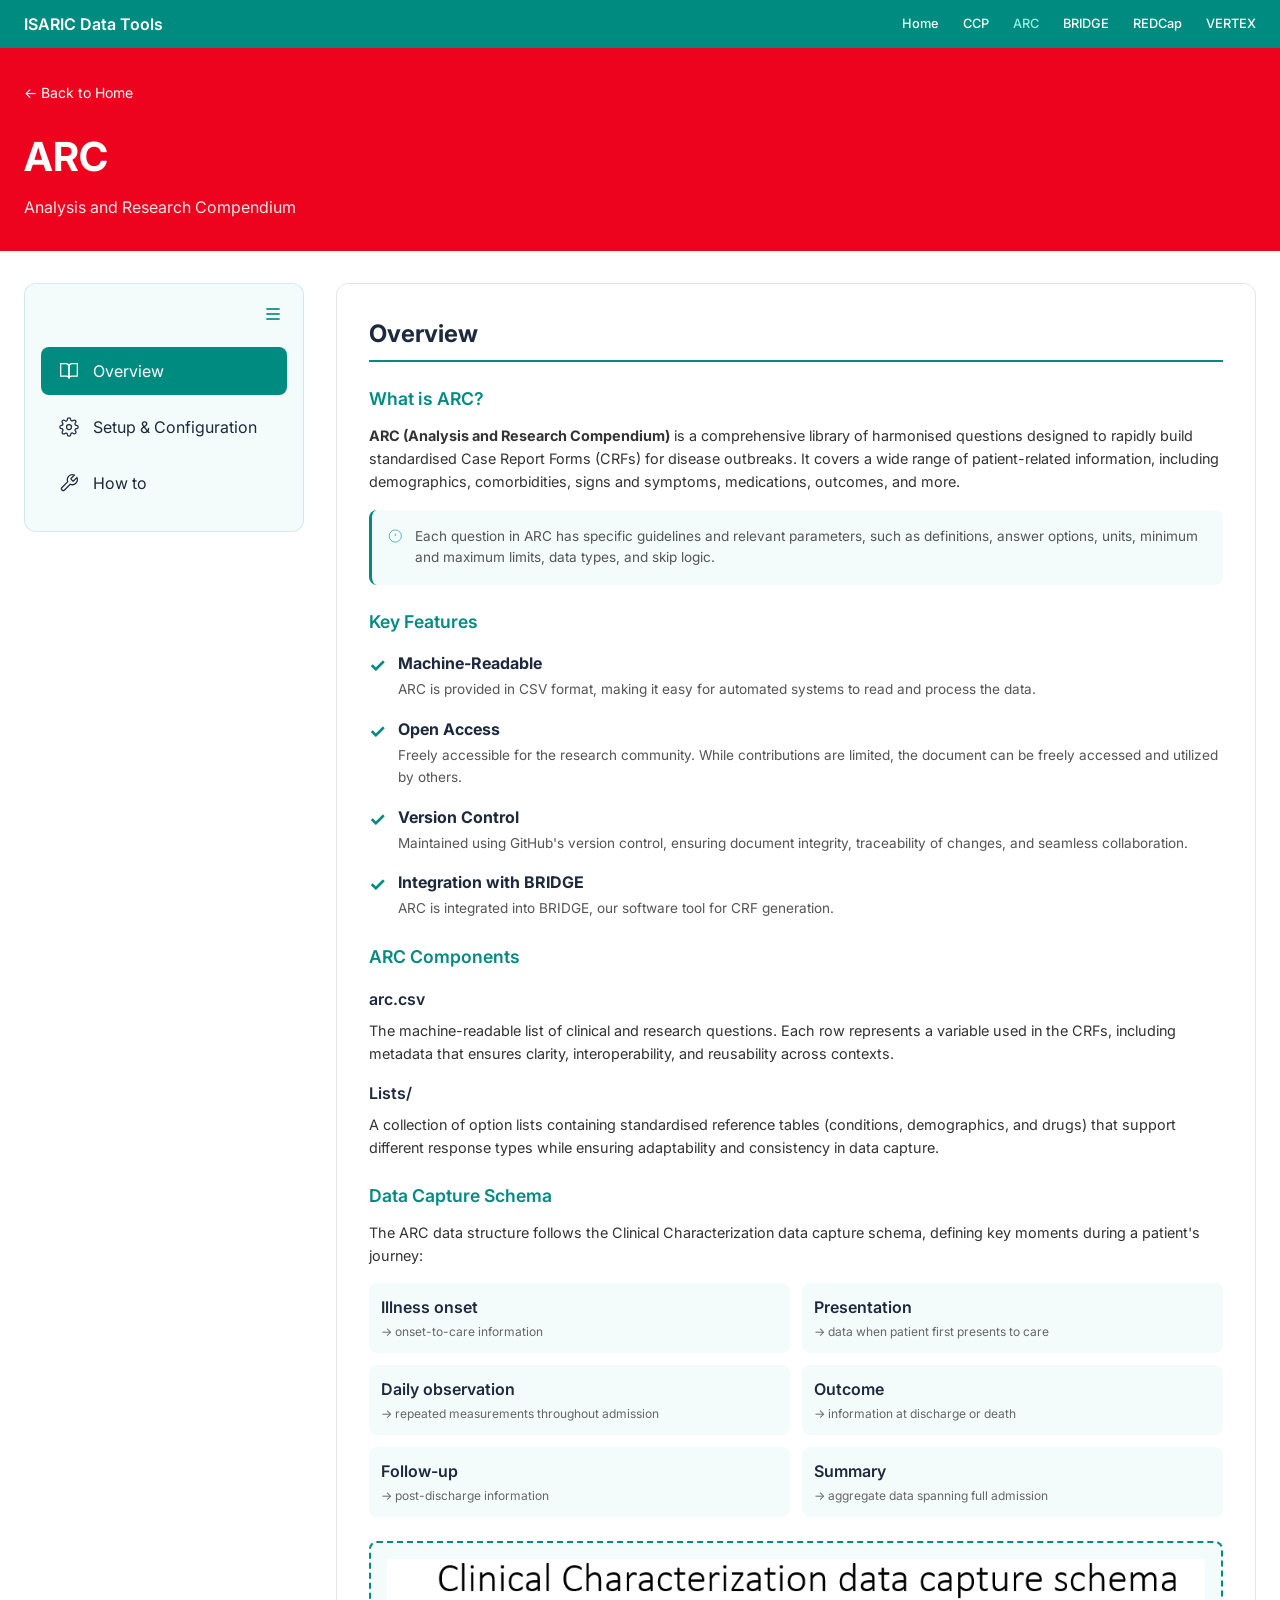
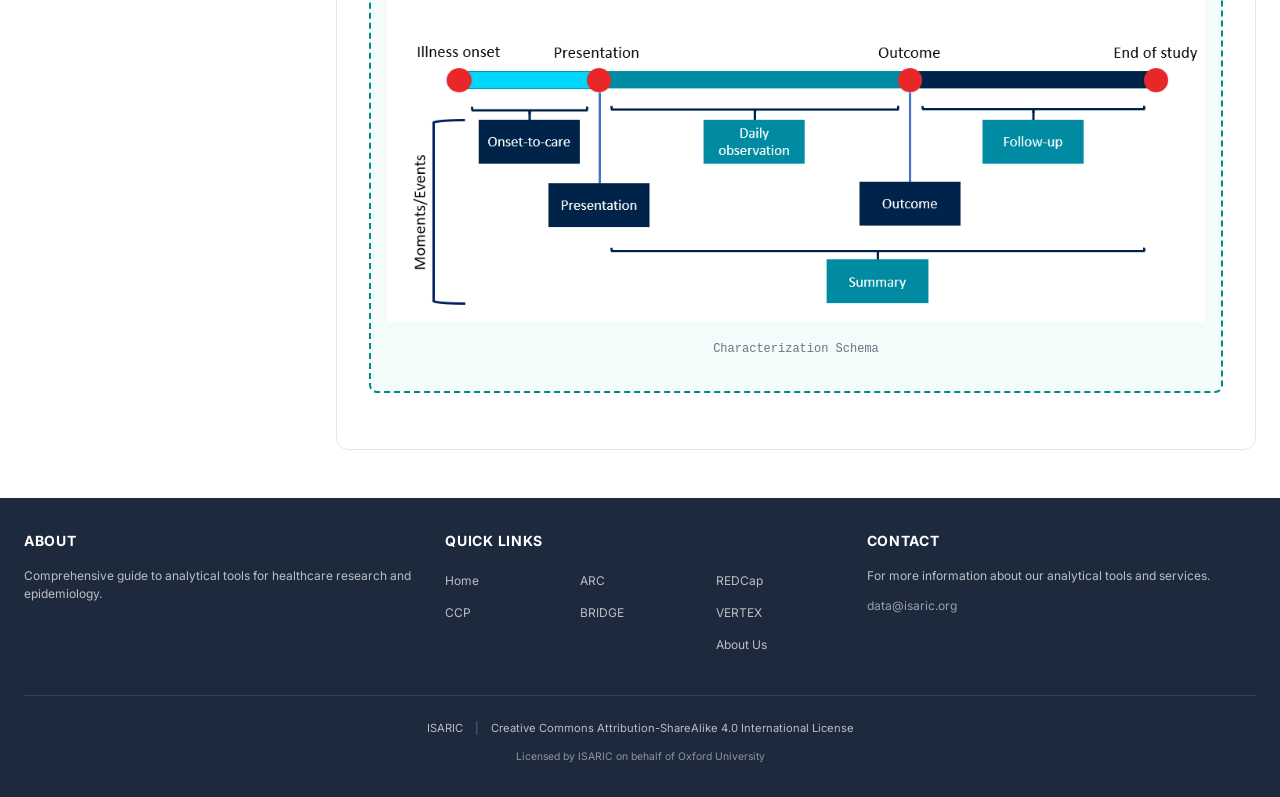
==== pages/arc.html @ f2a254f9 "add: content pages VERTEX, CCP, ARC, REDCap and BRIDGE" ====
<!DOCTYPE html>
<html lang="en">
<head>
    <meta charset="UTF-8">
    <meta name="viewport" content="width=device-width, initial-scale=1.0">
    <title>ARC | ISARIC Data Tools</title>
    <link rel="stylesheet" href="../css/style.css">
    <link rel="stylesheet" href="../css/arc.css">
    <link href="https://fonts.googleapis.com/css2?family=Inter:opsz,wght@14..32,400;14..32,500;14..32,600;14..32,700&display=swap" rel="stylesheet">
</head>
<body>
    <header class="header">
        <div class="container">
            <div class="header-content">
                <a href="../index.html" class="logo">ISARIC Data Tools</a>
                <nav class="nav-desktop">
                    <a href="../index.html">Home</a>
                    <a href="ccp.html">CCP</a>
                    <a href="arc.html" class="active">ARC</a>
                    <a href="bridge.html">BRIDGE</a>
                    <a href="redcap.html">REDCap</a>
                    <a href="vertex.html">VERTEX</a>
                </nav>
            </div>
        </div>
    </header>

    <!-- Hero específico do ARC -->
    <section class="arc-hero">
        <div class="container">
            <a href="../index.html" class="back-link">
                ← Back to Home
            </a>
            <h1>ARC</h1>
            <p>Analysis and Research Compendium</p>
        </div>
    </section>

    <main>
        <!-- Layout com menu lateral -->
        <div class="arc-layout">
            <!-- Menu lateral -->
            <aside class="sidebar-menu" id="sidebar">
                <div class="menu-toggle">
                    <button class="toggle-btn" id="toggleSidebar">
                        <svg width="20" height="20" viewBox="0 0 24 24" fill="none" stroke="currentColor" stroke-width="2">
                            <line x1="4" y1="6" x2="20" y2="6"></line>
                            <line x1="4" y1="12" x2="20" y2="12"></line>
                            <line x1="4" y1="18" x2="20" y2="18"></line>
                        </svg>
                    </button>
                </div>
                <div class="menu-item active" data-section="overview">
                    <span class="menu-icon">
                        <svg viewBox="0 0 24 24" fill="none" stroke="currentColor">
                            <path d="M2 3h6a4 4 0 0 1 4 4v14a3 3 0 0 0-3-3H2z"></path>
                            <path d="M22 3h-6a4 4 0 0 0-4 4v14a3 3 0 0 1 3-3h7z"></path>
                        </svg>
                    </span>
                    <span>Overview</span>
                </div>
                <div class="menu-item" data-section="setup">
                    <span class="menu-icon">
                        <svg viewBox="0 0 24 24" fill="none" stroke="currentColor">
                            <circle cx="12" cy="12" r="3"></circle>
                            <path d="M19.4 15a1.65 1.65 0 0 0 .33 1.82l.06.06a2 2 0 0 1 0 2.83 2 2 0 0 1-2.83 0l-.06-.06a1.65 1.65 0 0 0-1.82-.33 1.65 1.65 0 0 0-1 1.51V21a2 2 0 0 1-2 2 2 2 0 0 1-2-2v-.09A1.65 1.65 0 0 0 9 19.4a1.65 1.65 0 0 0-1.82.33l-.06.06a2 2 0 0 1-2.83 0 2 2 0 0 1 0-2.83l.06-.06a1.65 1.65 0 0 0 .33-1.82 1.65 1.65 0 0 0-1.51-1H3a2 2 0 0 1-2-2 2 2 0 0 1 2-2h.09A1.65 1.65 0 0 0 4.6 9a1.65 1.65 0 0 0-.33-1.82l-.06-.06a2 2 0 0 1 0-2.83 2 2 0 0 1 2.83 0l.06.06a1.65 1.65 0 0 0 1.82.33H9a1.65 1.65 0 0 0 1-1.51V3a2 2 0 0 1 2-2 2 2 0 0 1 2 2v.09a1.65 1.65 0 0 0 1 1.51 1.65 1.65 0 0 0 1.82-.33l.06-.06a2 2 0 0 1 2.83 0 2 2 0 0 1 0 2.83l-.06.06a1.65 1.65 0 0 0-.33 1.82V9a1.65 1.65 0 0 0 1.51 1H21a2 2 0 0 1 2 2 2 2 0 0 1-2 2h-.09a1.65 1.65 0 0 0-1.51 1z"></path>
                        </svg>
                    </span>
                    <span>Setup & Configuration</span>
                </div>
                <div class="menu-item" data-section="howto">
                    <span class="menu-icon">
                        <svg viewBox="0 0 24 24" fill="none" stroke="currentColor">
                            <path d="M14.7 6.3a1 1 0 0 0 0 1.4l1.6 1.6a1 1 0 0 0 1.4 0l3.77-3.77a6 6 0 0 1-7.94 7.94l-6.91 6.91a2.12 2.12 0 0 1-3-3l6.91-6.91a6 6 0 0 1 7.94-7.94l-3.76 3.76z"></path>
                        </svg>
                    </span>
                    <span>How to</span>
                </div>
            </aside>

            <!-- Conteúdo principal -->
            <div class="arc-content">
                <!-- Overview Section -->
                <div id="overview" class="content-section active">
                    <h2>Overview</h2>
                    
                    <h3>What is ARC?</h3>
                    <p><strong>ARC (Analysis and Research Compendium)</strong> is a comprehensive library of harmonised questions designed to rapidly build standardised Case Report Forms (CRFs) for disease outbreaks. It covers a wide range of patient-related information, including demographics, comorbidities, signs and symptoms, medications, outcomes, and more.</p>
                    
                    <div class="note-box">
                        <svg width="20" height="20" viewBox="0 0 24 24" fill="none" stroke="#008B80">
                            <circle cx="12" cy="12" r="10"/>
                            <line x1="12" y1="8" x2="12" y2="12"/>
                            <line x1="12" y1="16" x2="12.01" y2="16"/>
                        </svg>
                        <p>Each question in ARC has specific guidelines and relevant parameters, such as definitions, answer options, units, minimum and maximum limits, data types, and skip logic.</p>
                    </div>
                    
                    <h3>Key Features</h3>
                    <div class="features-list">
                        <div class="feature-item">
                            <span class="feature-check">✓</span>
                            <div>
                                <strong>Machine-Readable</strong>
                                <p>ARC is provided in CSV format, making it easy for automated systems to read and process the data.</p>
                            </div>
                        </div>
                        <div class="feature-item">
                            <span class="feature-check">✓</span>
                            <div>
                                <strong>Open Access</strong>
                                <p>Freely accessible for the research community. While contributions are limited, the document can be freely accessed and utilized by others.</p>
                            </div>
                        </div>
                        <div class="feature-item">
                            <span class="feature-check">✓</span>
                            <div>
                                <strong>Version Control</strong>
                                <p>Maintained using GitHub's version control, ensuring document integrity, traceability of changes, and seamless collaboration.</p>
                            </div>
                        </div>
                        <div class="feature-item">
                            <span class="feature-check">✓</span>
                            <div>
                                <strong>Integration with BRIDGE</strong>
                                <p>ARC is integrated into BRIDGE, our software tool for CRF generation.</p>
                            </div>
                        </div>
                    </div>
                    
                    <h3>ARC Components</h3>
                    
                    <h4>arc.csv</h4>
                    <p>The machine-readable list of clinical and research questions. Each row represents a variable used in the CRFs, including metadata that ensures clarity, interoperability, and reusability across contexts.</p>
                    
                    <h4>Lists/</h4>
                    <p>A collection of option lists containing standardised reference tables (conditions, demographics, and drugs) that support different response types while ensuring adaptability and consistency in data capture.</p>
                    
                    <h3>Data Capture Schema</h3>
                    <p>The ARC data structure follows the Clinical Characterization data capture schema, defining key moments during a patient's journey:</p>
                    
                    <div class="schema-grid">
                        <div class="schema-item">Illness onset <span>→ onset-to-care information</span></div>
                        <div class="schema-item">Presentation <span>→ data when patient first presents to care</span></div>
                        <div class="schema-item">Daily observation <span>→ repeated measurements throughout admission</span></div>
                        <div class="schema-item">Outcome <span>→ information at discharge or death</span></div>
                        <div class="schema-item">Follow-up <span>→ post-discharge information</span></div>
                        <div class="schema-item">Summary <span>→ aggregate data spanning full admission</span></div>
                    </div>
                    
                    <div class="figure-placeholder">
                        <div class="image-placeholder">
                            <img src="../assets/images/characterizationSchema.png" alt="Clinical Characterization Data Capture Schema">
                            <p>Characterization Schema</p>
                        </div>
                    </div>
                </div>

                <!-- Setup & Configuration Section -->
                <div id="setup" class="content-section">
                    <h2>Setup & Configuration</h2>
                    
                    <h3>How to Access ARC</h3>
                    <p>To use ARC for your research or study, follow these steps:</p>
                    
                    <div class="steps-list">
                        <div class="step-item">
                            <div class="step-number">1</div>
                            <div>
                                <strong>Access ARC</strong>
                                <p>Download the latest version of ARC from the <a href="https://github.com/ISARICResearch/ARC" target="_blank">GitHub repository</a>.</p>
                            </div>
                        </div>
                        <div class="step-item">
                            <div class="step-number">2</div>
                            <div>
                                <strong>Integration with BRIDGE</strong>
                                <p>If you use the BRIDGE software tool, it connects to this GitHub repository to access all releases of ARC for CRF generation.</p>
                            </div>
                        </div>
                        <div class="step-item">
                            <div class="step-number">3</div>
                            <div>
                                <strong>Contributions & Support</strong>
                                <p>For questions, suggestions, or to request new questions for future ARC versions, contact us at: <a href="mailto:data@isaric.org">data@isaric.org</a></p>
                            </div>
                        </div>
                    </div>
                    
                    <div class="links-icons">
                        <a href="https://github.com/ISARICResearch/ARC" target="_blank" class="icon-link">
                            <svg width="20" height="20" viewBox="0 0 24 24" fill="none" stroke="currentColor">
                                <path d="M9 19c-5 1.5-5-2.5-7-3m14 6v-3.87a3.37 3.37 0 0 0-.94-2.61c3.14-.35 6.44-1.54 6.44-7A5.44 5.44 0 0 0 20 4.77 5.07 5.07 0 0 0 19.91 1S18.73.65 16 2.48a13.38 13.38 0 0 0-7 0C6.27.65 5.09 1 5.09 1A5.07 5.07 0 0 0 5 4.77a5.44 5.44 0 0 0-1.5 3.78c0 5.42 3.3 6.61 6.44 7A3.37 3.37 0 0 0 9 18.13V22"/>
                            </svg>
                            <span>GitHub Repository</span>
                        </a>
                        <a href="https://isaric-arc.readthedocs.io/" target="_blank" class="icon-link">
                            <svg width="20" height="20" viewBox="0 0 24 24" fill="none" stroke="currentColor">
                                <path d="M4 4h16v16H4z"/>
                                <polyline points="4 9 12 13 20 9"/>
                                <line x1="12" y1="13" x2="12" y2="22"/>
                            </svg>
                            <span>Documentation</span>
                        </a>
                    </div>
                </div>

                <!-- How To Section -->
                <div id="howto" class="content-section">
                    <h2>How to</h2>
                    
                    <h3>Understanding arc.csv Structure</h3>
                    <p>Each row in <code>arc.csv</code> represents a variable with the following key fields:</p>

                    <div class="table-wrapper">
                        <table class="data-table">
                            <thead>
                                <tr>
                                    <th>Field</th>
                                    <th>Description</th>
                                    <th>Example Value</th>
                                </tr>
                            </thead>
                            <tbody>
                                <tr>
                                    <td><code>Form</code></td>
                                    <td>CRF form where the variable appears</td>
                                    <td>Presentation</td>
                                </tr>
                                <tr>
                                    <td><code>Section</code></td>
                                    <td>Subdivision within the form that groups related questions</td>
                                    <td>CO-MORBIDITIES AND RISK FACTORS: Existing prior to this current illness and is ongoing</td>
                                </tr>
                                <tr>
                                    <td><code>Variable</code></td>
                                    <td>Unique identifier used in the dataset</td>
                                    <td><code>comor_hypertensi</code></td>
                                </tr>
                                <tr>
                                    <td><code>Type</code></td>
                                    <td>Format of the response field</td>
                                    <td>radio</td>
                                </tr>
                                <tr>
                                    <td><code>Question</code></td>
                                    <td>Human-readable text shown to the data collector</td>
                                    <td>Hypertension</td>
                                </tr>
                                <tr>
                                    <td><code>Answer Options</code></td>
                                    <td>Permissible responses to the question</td>
                                    <td>1, Yes | 0, No | 99, Unknown</td>
                                </tr>
                                <tr>
                                    <td><code>Body System</code></td>
                                    <td>Physiological system the variable belongs to</td>
                                    <td>Cardiovascular</td>
                                </tr>
                                <tr>
                                    <td><code>Definition</code></td>
                                    <td>Description of the concept being captured</td>
                                    <td>Defined as elevated arterial blood pressure diagnosed clinically (systolic >140 mmHg and/or diastolic >90 mmHg), or treated with medication.</td>
                                </tr>
                                <tr>
                                    <td><code>Completion Guideline</code></td>
                                    <td>Instruction text for data collectors to standardize responses</td>
                                    <td>Indicate 'Yes' if this condition existed prior to admission with this current illness and remains an active medical condition.</td>
                                </tr>
                                <tr>
                                    <td><code>Standardized Term Codelist</code></td>
                                    <td>Reference ontology or terminology system used for harmonization</td>
                                    <td>SNOMED</td>
                                </tr>
                                <tr>
                                    <td><code>Standardized Term Code</code></td>
                                    <td>The specific code(s) from the ontology</td>
                                    <td>38341003, Hypertensive disorder, systemic arterial (disorder)</td>
                                </tr>
                                <tr>
                                    <td><code>Metathesaurus Identifier</code></td>
                                    <td>UMLS Metathesaurus identifier for cross-referencing</td>
                                    <td>C0020538, Hypertensive disease</td>
                                </tr>
                                <tr>
                                    <td><code>Research Category</code></td>
                                    <td>Category for research classification</td>
                                    <td>risk_factor_comor</td>
                                </tr>
                                <tr>
                                    <td><code>Presets (selected)</code></td>
                                    <td>Links to where the variable is used in disease-specific CRFs</td>
                                    <td>COVID=1, Dengue=1, Mpox=1, H5Nx=1, ARI=1</td>
                                </tr>
                            </tbody>
                        </table>
                    </div>

                    <div class="note-box">
                        <svg width="20" height="20" viewBox="0 0 24 24" fill="none" stroke="#008B80">
                            <circle cx="12" cy="12" r="10"/>
                            <line x1="12" y1="8" x2="12" y2="12"/>
                            <line x1="12" y1="16" x2="12.01" y2="16"/>
                        </svg>
                        <p><strong>Example row:</strong> The variable <code>comor_hypertensi</code> captures hypertension information in the Presentation form, with answer options Yes/No/Unknown, mapped to SNOMED CT code 38341003.</p>
                    </div>

                    <h3>ARChetype CRFs and Templates</h3>
                    <p>ISARIC works with experts worldwide to create CRFs for priority emerging and infectious diseases. These are called <strong>ARChetype CRFs</strong>.</p>
                    
                    <h4>Available ARChetype CRFs (Version 1.2.2)</h4>
                    <div class="diseases-grid">
                        <span class="disease-tag">COVID-19</span>
                        <span class="disease-tag">Dengue</span>
                        <span class="disease-tag">Chikungunya</span>
                        <span class="disease-tag">Mpox</span>
                        <span class="disease-tag">Influenza H5Nx</span>
                        <span class="disease-tag">Acute Respiratory Infection (ARI)</span>
                    </div>
                    
                    <h4>Population-Specific Modules</h4>
                    <div class="modules-grid">
                        <div class="module-card">
                            <span class="module-icon">👶</span>
                            <div>
                                <strong>Paediatric Module</strong>
                                <p>Variables applicable for paediatric patients across multiple diseases</p>
                            </div>
                        </div>
                        <div class="module-card">
                            <span class="module-icon">🤰</span>
                            <div>
                                <strong>Pregnancy Module</strong>
                                <p>Variables for pregnant patients across multiple diseases</p>
                            </div>
                        </div>
                    </div>
                    
                    <h3>Version Identification</h3>
                    <p>ARC uses a version numbering system to indicate different levels of updates:</p>
                    <ul>
                        <li><strong>Major Version:</strong> Significant updates including new events, forms, or diseases</li>
                        <li><strong>Minor Version:</strong> Smaller updates, new features, or modifications to questions</li>
                        <li><strong>Patch Version:</strong> Bug fixes, writing improvements, or small corrections</li>
                    </ul>
                    
                    <div class="note-box">
                        <svg width="20" height="20" viewBox="0 0 24 24" fill="none" stroke="#008B80">
                            <circle cx="12" cy="12" r="10"/>
                            <line x1="12" y1="8" x2="12" y2="12"/>
                            <line x1="12" y1="16" x2="12.01" y2="16"/>
                        </svg>
                        <p>Previous ARC versions can be accessed via the repository's releases section. Additional questions can be added to future ARC versions by contacting <a href="mailto:data@isaric.org">data@isaric.org</a>.</p>
                    </div>
                </div>
            </div>
        </div>
    </main>

    <footer class="main-footer">
        <div class="container">
            <div class="footer-columns">
                <div class="footer-column">
                    <h4>About</h4>
                    <p>Comprehensive guide to analytical tools for healthcare research and epidemiology.</p>
                </div>
                <div class="footer-column">
                    <h4>Quick Links</h4>
                    <div class="quick-links-grid">
                        <div class="quick-links-col">
                            <ul>
                                <li><a href="../index.html">Home</a></li>
                                <li><a href="ccp.html">CCP</a></li>
                            </ul>
                        </div>
                        <div class="quick-links-col">
                            <ul>
                                <li><a href="arc.html">ARC</a></li>
                                <li><a href="bridge.html">BRIDGE</a></li>
                            </ul>
                        </div>
                        <div class="quick-links-col">
                            <ul>
                                <li><a href="redcap.html">REDCap</a></li>
                                <li><a href="vertex.html">VERTEX</a></li>
                                <li><a href="#">About Us</a></li>
                            </ul>
                        </div>
                    </div>
                </div>
                <div class="footer-column">
                    <h4>Contact</h4>
                    <p>For more information about our analytical tools and services.</p>
                    <p class="contact-email">
                        <a href="mailto:data@isaric.org">data@isaric.org</a>
                    </p>
                </div>
            </div>
            <div class="footer-bottom">
                <div class="footer-links">
                    <a href="https://isaric.org" target="_blank">ISARIC</a>
                    <span class="separator">|</span>
                    <a href="https://creativecommons.org/licenses/by-sa/4.0/" target="_blank">
                        Creative Commons Attribution-ShareAlike 4.0 International License
                    </a>
                </div>
                <p class="footer-copyright">Licensed by ISARIC on behalf of Oxford University</p>
            </div>
        </div>
    </footer>

    <script src="../js/arc.js"></script>
</body>
</html>
---- css/style.css ----
/* ============================================
   CORES DEFINIDAS (Corel Draw)
   ============================================ */

:root {
  /* Cores principais */
  --primary-bg: #008B80;
  --primary-bg-light: #ffffff;
  --primary-text: #FFFFFF;
  --primary-text-active: #8EF1DF;
  --primary-text-hover: #e1f3f0;
  --dark-bg: #1D293D;
  --dark-text: #FFFFFF;
  --black-text: #000000;
  --link-color: #00A2BA;
  --icon-color: #008B80;
  
  /* Neutros */
  --border-light: #e5e5e5;
  --radius: 0.625rem;
  --font-size: 16px;
}

* {
  margin: 0;
  padding: 0;
  box-sizing: border-box;
}

html {
  font-size: var(--font-size);
}

body {
  font-family: 'Inter', -apple-system, BlinkMacSystemFont, 'Segoe UI', Roboto, Helvetica, Arial, sans-serif;
  background: var(--primary-bg-light);
  color: var(--black-text);
  line-height: 1.5;
}

/* ============================================
   CONTAINER
   ============================================ */
.container {
  max-width: 1280px;
  margin: 0 auto;
  padding: 0 1.5rem;
}

/* ============================================
   HEADER (Topo) - Fundo #008B80
   ============================================ */
.header {
  background: var(--primary-bg);
  border-bottom: none;
  position: sticky;
  top: 0;
  z-index: 50;
}

.header-content {
  display: flex;
  justify-content: space-between;
  align-items: center;
  height: 48px;
}

.logo {
  font-size: 1rem;
  font-weight: 600;
  color: var(--primary-text);
  text-decoration: none;
}

.logo:hover {
  opacity: 0.9;
}

/* Navegação Desktop - Menu com Home, CCP, ARC, etc. */
.nav-desktop {
  display: flex;
  gap: 1.5rem;
}

.nav-desktop a {
  text-decoration: none;
  font-size: 0.8rem;
  font-weight: 500;
  color: var(--primary-text);
  transition: color 0.2s;
  padding: 0.2rem 0;
}

.nav-desktop a:hover {
  color: var(--primary-text-hover);
}

.nav-desktop a.active {
  color: var(--primary-text-active);
}

/* ============================================
   HERO (abaixo do menu) - Fundo mais claro
   ============================================ */
.hero {
  background: #00A896;  /* Tom mais claro que #008B80 */
  text-align: center;
  padding: 1rem 0;
  margin-bottom: 0;
}

.hero h1 {
  font-size: 2rem;  /* Aumentado de 1.5rem para 2rem */
  font-weight: 600;
  letter-spacing: -0.02em;
  margin-bottom: 0.5rem;
  color: var(--primary-text);
}

.hero p {
  font-size: 1rem;  /* Aumentado de 0.85rem para 1rem */
  color: var(--primary-text);
  max-width: 600px;
  margin: 0 auto;
  opacity: 0.9;
}

/* ============================================
   PRINCIPLES SECTION - Cards com bordas
   ============================================ */
.principles {
  background: #F4FCFB;
  display: flex;
  justify-content: center;
  gap: 1.5rem;
  flex-wrap: wrap;
  padding: 1.2rem 0;
}

.principle-item {
  flex: 0 0 auto;
  width: 240px;
  text-align: center;
  padding: 0.6rem 1rem;
  background: white;
  border: 1px solid rgba(0, 139, 128, 0.25);
  border-radius: 0.5rem;
  transition: all 0.2s ease;
}

.principle-item:hover {
  border-color: #008B80;
  transform: translateY(-2px);
  box-shadow: 0 4px 12px rgba(0, 0, 0, 0.05);
}

/* Ícone círculo com V */
.principle-icon {
  width: 48px;
  height: 48px;
  background: #008B80;
  border-radius: 50%;
  display: inline-flex;
  align-items: center;
  justify-content: center;
  margin-bottom: 0.4rem;
}

.principle-icon svg {
  width: 24px;
  height: 24px;
  color: white;
}

.principle-item h3 {
  font-size: 1.1rem;
  font-weight: 700;
  margin-bottom: 0.2rem;
  color: #000000;
}

.principle-item p {
  font-size: 0.85rem;
  font-weight: 400;
  color: #000000;
  line-height: 1.25;
  opacity: 0.8;
}

/* ============================================
   ECOSYSTEM LAYOUT - Imagem à esquerda, painel à direita
   ============================================ */
.ecosystem-layout {
    display: flex;
    gap: 2rem;
    align-items: flex-start;
    margin: 1rem 0;
}

.ecosystem-container {
    flex: 0 0 80%;
}

.ecosystem-map {
    width: 100%;
    height: auto;
    display: block;
    border-radius: var(--radius);
    border: 1px solid var(--border-light);
}

/* Info Panel */
.info-panel {
    flex: 0 0 calc(20% - 2rem);
    background: #F4FCFB;
    border-radius: var(--radius);
    border: 1px solid rgba(0, 139, 128, 0.2);
    padding: 1.5rem;
    position: sticky;
    top: 60px;
}

.info-placeholder {
    text-align: center;
    color: #717182;
    font-size: 0.875rem;
}

.info-placeholder svg {
    margin-bottom: 1rem;
}

.info-content {
    animation: fadeIn 0.3s ease;
}

.info-content h3 {
    font-size: 1.25rem;
    font-weight: 700;
    color: #008B80;
    margin-bottom: 0.5rem;
}

.info-content h4 {
    font-size: 0.875rem;
    font-weight: 600;
    color: #1D293D;
    margin: 1rem 0 0.5rem;
}

.info-content p {
    font-size: 0.875rem;
    color: #000000;
    line-height: 1.5;
    margin-bottom: 0.75rem;
}

.info-content .tool-link {
    display: inline-block;
    margin-top: 1rem;
    padding: 0.5rem 1rem;
    background: #008B80;
    color: white;
    text-decoration: none;
    border-radius: 0.5rem;
    font-size: 0.875rem;
    font-weight: 500;
    transition: background 0.2s;
}

.info-content .tool-link:hover {
    background: #00A896;
}

@keyframes fadeIn {
    from { opacity: 0; transform: translateY(10px); }
    to { opacity: 1; transform: translateY(0); }
}

/* Responsivo */
@media (max-width: 768px) {
    .ecosystem-layout {
        flex-direction: column;
    }
    
    .ecosystem-container {
        flex: 0 0 100%;
    }
    
    .info-panel {
        flex: 0 0 100%;
        position: static;
    }
}


/* ============================================
   MAPA INTERATIVO COM BORDAS INDIVIDUAIS
   ============================================ */
.ecosystem-layout {
    display: flex;
    gap: 2rem;
    align-items: flex-start;
    margin: 1rem 0;
}

.ecosystem-container {
    flex: 0 0 70%;
    position: relative;
}

.ecosystem-map {
    width: 100%;
    height: auto;
    display: block;
    border-radius: var(--radius);
    border: 1px solid var(--border-light);
}

/* Overlay para as áreas clicáveis */
.map-overlay {
    position: absolute;
    top: 0;
    left: 0;
    width: 100%;
    height: 100%;
}

.tool-area {
    position: absolute;
    cursor: pointer;
    border: 3px solid transparent;  /* Espessura aumentada */
    transition: all 0.2s ease;
    border-radius: 6px;
}

.tool-area:hover {
    border-color: #008B80;
    background: rgba(0, 139, 128, 0.15);
}

/* Info Panel - TAMANHO FIXO */
.info-panel {
    flex: 0 0 calc(30% - 2rem);
    background: #F4FCFB;
    border-radius: var(--radius);
    border: 1px solid rgba(0, 139, 128, 0.2);
    padding: 1.5rem;
    position: sticky;
    top: 60px;
    min-height: 400px;  /* Altura mínima fixa */
    height: auto;
    overflow-y: auto;   /* Scroll se conteúdo muito grande */
}

/* Garantir que o conteúdo não mude o tamanho do box */
.info-content {
    animation: fadeIn 0.2s ease;
}

.info-content h3 {
    font-size: 1.3rem;
    font-weight: 700;
    color: #008B80;
    margin-bottom: 0.5rem;
}

.info-content h4 {
    font-size: 0.9rem;
    font-weight: 600;
    color: #1D293D;
    margin: 1rem 0 0.5rem;
    text-transform: uppercase;
    letter-spacing: 0.5px;
}

.info-content p {
    font-size: 0.85rem;
    color: #000000;
    line-height: 1.5;
    margin-bottom: 0.75rem;
}

.info-content .tool-link {
    display: inline-block;
    margin-top: 0.75rem;
    padding: 0.5rem 1rem;
    background: #008B80;
    color: white;
    text-decoration: none;
    border-radius: 0.5rem;
    font-size: 0.8rem;
    font-weight: 500;
    transition: background 0.2s;
}

.info-content .tool-link:hover {
    background: #00A896;
}

/* Placeholder (quando nenhum tool selecionado) */
.info-placeholder {
    text-align: center;
    color: #717182;
    font-size: 0.875rem;
    padding: 2rem 0;
}

.info-placeholder svg {
    margin-bottom: 1rem;
    opacity: 0.5;
}

@keyframes fadeIn {
    from { opacity: 0; }
    to { opacity: 1; }
}

/* Responsivo */
@media (max-width: 768px) {
    .ecosystem-layout {
        flex-direction: column;
    }
    
    .ecosystem-container {
        flex: 0 0 100%;
    }
    
    .info-panel {
        flex: 0 0 100%;
        position: static;
        min-height: 300px;
    }
}

/* No style.css, atualizar */
.github-link {
    display: flex;
    align-items: center;
    gap: 0.5rem;
    text-decoration: none;
    color: #00A2BA;  /* Cor específica, não usar variável */
    transition: opacity 0.2s;
    font-size: 0.875rem;
    font-weight: 500;
}

.github-link:hover {
    opacity: 0.8;
    color: #008B80;
}

.github-link svg {
    stroke: #00A2BA;
}

.github-link:hover svg {
    stroke: #008B80;
}

/* ============================================
   USER ROLES SECTION
   ============================================ */
.user-roles {
  background: var(--primary-bg-light);
  padding: 1rem 0 2rem;
}

.user-roles h2 {
  font-size: 1.5rem;
  font-weight: 700;
  margin-bottom: 1.5rem;
  color: var(--black-text);
  text-align: center;
}

.roles-container {
  display: flex;
  gap: 1.5rem;
  flex-wrap: wrap;
}

.role-card {
  flex: 1;
  min-width: 180px;
  padding: 1rem;
  background: white;
  border-radius: var(--radius);
  border: 1px solid var(--border-light);
  position: relative;
  cursor: pointer;
  transition: all 0.2s;
}

.role-card:hover {
  transform: translateY(-2px);
  box-shadow: 0 4px 12px rgba(0, 0, 0, 0.1);
}

.role-card h3 {
  font-size: 1rem;
  font-weight: 700;
  margin-bottom: 0.5rem;
  color: var(--black-text);
}

.role-card p {
  font-size: 0.875rem;
  color: var(--black-text);
  opacity: 0.7;
}

/* Tooltip User Roles */
.role-tooltip {
  display: none;
  position: absolute;
  bottom: 100%;
  left: 0;
  right: 0;
  margin-bottom: 0.5rem;
  background: var(--primary-bg);
  color: var(--primary-text);
  padding: 0.75rem;
  border-radius: var(--radius);
  font-size: 0.75rem;
  line-height: 1.4;
  z-index: 10;
  box-shadow: 0 4px 12px rgba(0, 0, 0, 0.15);
}

.role-card:hover .role-tooltip {
  display: block;
}

/* ============================================
   KEY FEATURES SECTION
   ============================================ */
.key-features {
  background: #F4FCFB;
  padding: 1rem 0;
}

.key-features h2 {
  font-size: 1.5rem;
  font-weight: 700;
  margin-bottom: 1rem;
  text-align: center;
  color: #000000;
}

.features-grid {
  display: flex;
  flex-direction: row;
  justify-content: center;
  align-items: flex-start;
  gap: 2rem;
  flex-wrap: wrap;
}

.feature-card {
  flex: 0 0 auto;
  width: 220px;
  text-align: center;
  padding: 0.25rem;
  background: transparent;
  border: none;
}

.feature-icon {
  width: 56px;
  height: 56px;
  background: #008B80;
  border-radius: 50%;
  display: inline-flex;
  align-items: center;
  justify-content: center;
  margin-bottom: 0.5rem;
}

.feature-icon svg {
  width: 28px;
  height: 28px;
  color: white;
}

.feature-card h3 {
  font-size: 1rem;
  font-weight: 700;
  margin-bottom: 0.25rem;
  color: #000000;
}

.feature-card p {
  font-size: 0.875rem;
  font-weight: 400;
  color: #000000;
  opacity: 0.75;
  line-height: 1.25;
}

/* ============================================
   FOOTER - Fundo #1D293D
   ============================================ */
.main-footer {
  background: var(--dark-bg);
  padding: 2rem 0;
}

.footer-columns {
  display: flex;
  justify-content: space-between;
  flex-wrap: wrap;
  gap: 2rem;
  margin-bottom: 2rem;
}

.footer-column {
  flex: 1;
  min-width: 150px;
}

.footer-column h4 {
  font-size: 0.875rem;
  font-weight: 700;
  margin-bottom: 1rem;
  color: var(--dark-text);
  text-transform: uppercase;
  letter-spacing: 0.05em;
}

.footer-column p {
  font-size: 0.75rem;
  color: var(--dark-text);
  opacity: 0.7;
  line-height: 1.5;
}

.footer-column ul {
  list-style: none;
}

.footer-column ul li {
  margin-bottom: 0.5rem;
}

.footer-column ul li a {
  text-decoration: none;
  font-size: 0.75rem;
  color: var(--dark-text);
  opacity: 0.7;
  transition: opacity 0.2s;
}

.footer-column ul li a:hover {
  opacity: 1;
}

.contact-email {
  margin-top: 0.75rem;
}

.contact-email a {
  color: var(--dark-text);
  text-decoration: none;
  font-size: 0.75rem;
  opacity: 0.8;
}

.contact-email a:hover {
  opacity: 1;
  text-decoration: underline;
}

.footer-bottom {
  border-top: 1px solid rgba(255, 255, 255, 0.1);
  padding-top: 1.5rem;
  text-align: center;
}

.footer-links {
  display: flex;
  justify-content: center;
  align-items: center;
  gap: 0.75rem;
  flex-wrap: wrap;
  margin-bottom: 0.75rem;
}

.footer-links a {
  color: var(--dark-text);
  text-decoration: none;
  font-size: 0.7rem;
  opacity: 0.7;
  transition: opacity 0.2s;
}

.footer-links a:hover {
  opacity: 1;
  text-decoration: underline;
}

.separator {
  color: var(--dark-text);
  opacity: 0.3;
  font-size: 0.7rem;
}

.footer-copyright {
  text-align: center;
  font-size: 0.65rem;
  color: var(--dark-text);
  opacity: 0.5;
}

/* ============================================
   QUICK LINKS - 3 colunas
   ============================================ */
.quick-links-grid {
  display: flex;
  gap: 1rem;
  flex-wrap: wrap;
}

.quick-links-col {
  flex: 1;
  min-width: 60px;
}

.quick-links-col ul {
  list-style: none;
  padding: 0;
  margin: 0;
}

.quick-links-col ul li {
  margin-bottom: 0.5rem;
}

/* ============================================
   MAP TOOLTIP (para hover no mapa)
   ============================================ */
.map-tooltip {
  position: fixed;
  background: var(--primary-bg);
  color: var(--primary-text);
  padding: 0.5rem 1rem;
  border-radius: var(--radius);
  font-size: 0.75rem;
  font-weight: 500;
  pointer-events: none;
  z-index: 100;
  white-space: nowrap;
  box-shadow: 0 4px 12px rgba(0, 0, 0, 0.15);
}

/* ============================================
   RESPONSIVIDADE
   ============================================ */
@media (max-width: 1024px) {
  .feature-card {
    width: 200px;
  }
}

@media (max-width: 900px) {
  .feature-card {
    width: 180px;
  }
}

@media (max-width: 768px) {
  .container {
    padding: 0 1rem;
  }
  
  .header-content {
    flex-wrap: wrap;
    height: auto;
    padding: 0.75rem 0;
    gap: 0.75rem;
  }
  
  .nav-desktop {
    display: none;
  }
  
  .hero h1 {
    font-size: 1.5rem;
  }
  
  .hero p {
    font-size: 0.875rem;
  }
  
  .principles {
    gap: 1rem;
  }
  
  .principle-item {
    width: calc(50% - 0.5rem);
    flex: 1;
  }
  
  .roles-container {
    flex-direction: column;
  }
  
  .feature-card {
    width: calc(50% - 1rem);
  }
  
  .features-grid {
    gap: 1rem;
  }
  
  .footer-info {
    flex-direction: column;
    gap: 0.5rem;
    text-align: center;
  }
  
  .footer-columns {
    flex-direction: column;
    text-align: center;
  }
  
  .footer-links {
    flex-direction: column;
    gap: 0.25rem;
  }
  
  .separator {
    display: none;
  }
  
  .quick-links-grid {
    justify-content: center;
  }
}

@media (max-width: 640px) {
  .feature-card {
    width: 100%;
    max-width: 280px;
  }
}

@media (max-width: 480px) {
  .principle-item {
    width: 100%;
  }
}

/* ============================================
   UTILITÁRIOS
   ============================================ */
.text-center {
  text-align: center;
}

.hidden {
  display: none;
}
---- css/arc.css ----
/* ============================================
   PÁGINA ARC - Estilos específicos
   ============================================ */

/* Hero específico do ARC */
.arc-hero {
    background: #EE031E;
    padding: 2rem 0;
    margin-bottom: 2rem;
}

.arc-hero .container {
    max-width: 1280px;
    margin: 0 auto;
    padding: 0 1.5rem;
}

.back-link {
    display: inline-flex;
    align-items: center;
    gap: 0.5rem;
    color: #FFFFFF;
    text-decoration: none;
    font-size: 0.875rem;
    margin-bottom: 1.5rem;
    transition: opacity 0.2s;
}

.back-link:hover {
    opacity: 0.8;
}

.arc-hero h1 {
    font-size: 2.5rem;
    font-weight: 700;
    color: #FFFFFF;
    margin-bottom: 0.5rem;
    text-align: left;
}

.arc-hero p {
    font-size: 1rem;
    color: #FFFFFF;
    opacity: 0.9;
    text-align: left;
    max-width: 600px;
}

/* Layout com menu lateral */
.arc-layout {
    display: flex;
    gap: 2rem;
    max-width: 1280px;
    margin: 0 auto;
    padding: 0 1.5rem;
    align-items: flex-start;
}

/* Menu lateral */
.sidebar-menu {
    flex: 0 0 280px;
    background: #F4FCFB;
    border-radius: 0.75rem;
    border: 1px solid rgba(0, 139, 128, 0.15);
    padding: 1rem;
    height: fit-content;
    position: sticky;
    top: 80px;
    transition: all 0.3s ease;
}

.sidebar-menu.collapsed {
    flex: 0 0 70px;
}

.sidebar-menu.collapsed .menu-item span:not(.menu-icon) {
    display: none;
}

.sidebar-menu.collapsed .menu-item {
    justify-content: center;
    padding: 0.75rem;
}

.menu-toggle {
    display: flex;
    justify-content: flex-end;
    margin-bottom: 1rem;
}

.toggle-btn {
    background: transparent;
    border: none;
    cursor: pointer;
    padding: 0.25rem;
    border-radius: 0.25rem;
    color: #008B80;
}

.toggle-btn:hover {
    background: rgba(0, 139, 128, 0.1);
}

.menu-item {
    display: flex;
    align-items: center;
    gap: 0.75rem;
    padding: 0.75rem 1rem;
    margin-bottom: 0.5rem;
    border-radius: 0.5rem;
    cursor: pointer;
    transition: all 0.2s;
    color: #1D293D;
}

.menu-item:hover {
    background: rgba(0, 139, 128, 0.1);
}

.menu-item.active {
    background: #008B80;
    color: white;
}

.menu-item.active .menu-icon svg {
    stroke: white;
}

.menu-icon {
    width: 24px;
    height: 24px;
    display: inline-flex;
    align-items: center;
    justify-content: center;
}

.menu-icon svg {
    width: 20px;
    height: 20px;
    stroke: currentColor;
    stroke-width: 1.5;
    fill: none;
}

/* Conteúdo principal */
.arc-content {
    flex: 1;
    background: white;
    border-radius: 0.75rem;
    border: 1px solid var(--border-light);
    padding: 2rem;
    overflow-x: auto;
}

.content-section {
    display: none;
    animation: fadeIn 0.3s ease;
}

.content-section.active {
    display: block;
}

.content-section h2 {
    font-size: 1.5rem;
    font-weight: 700;
    color: #1D293D;
    margin-bottom: 1rem;
    padding-bottom: 0.5rem;
    border-bottom: 2px solid #008B80;
}

.content-section h3 {
    font-size: 1.1rem;
    font-weight: 600;
    color: #008B80;
    margin: 1.5rem 0 0.75rem;
}

.content-section h4 {
    font-size: 1rem;
    font-weight: 600;
    color: #1D293D;
    margin: 1rem 0 0.5rem;
}

.content-section p {
    font-size: 0.9rem;
    line-height: 1.6;
    color: #333;
    margin-bottom: 1rem;
}

/* Features List */
.features-list {
    display: flex;
    flex-direction: column;
    gap: 1rem;
    margin: 1rem 0;
}

.feature-item {
    display: flex;
    gap: 0.75rem;
    align-items: flex-start;
}

.feature-check {
    font-size: 1.2rem;
    color: #008B80;
    font-weight: bold;
}

.feature-item strong {
    display: block;
    margin-bottom: 0.25rem;
    color: #1D293D;
}

.feature-item p {
    margin: 0;
    font-size: 0.85rem;
    color: #555;
}

/* Schema Grid */
.schema-grid {
    display: grid;
    grid-template-columns: repeat(2, 1fr);
    gap: 0.75rem;
    margin: 1rem 0;
}

.schema-item {
    background: #F4FCFB;
    padding: 0.75rem;
    border-radius: 0.5rem;
    font-weight: 600;
    color: #1D293D;
}

.schema-item span {
    display: block;
    font-weight: 400;
    font-size: 0.75rem;
    color: #666;
    margin-top: 0.25rem;
}

/* Steps List */
.steps-list {
    display: flex;
    flex-direction: column;
    gap: 1rem;
    margin: 1rem 0;
}

.step-item {
    display: flex;
    gap: 1rem;
    align-items: flex-start;
}

.step-number {
    width: 32px;
    height: 32px;
    background: #008B80;
    color: white;
    border-radius: 50%;
    display: inline-flex;
    align-items: center;
    justify-content: center;
    font-weight: bold;
    flex-shrink: 0;
}

.step-item strong {
    display: block;
    margin-bottom: 0.25rem;
    color: #1D293D;
}

.step-item p {
    margin: 0;
    font-size: 0.85rem;
    color: #555;
}

/* Links como ícones */
.links-icons {
    display: flex;
    flex-wrap: wrap;
    gap: 1rem;
    margin: 1rem 0;
}

.icon-link {
    display: inline-flex;
    align-items: center;
    gap: 0.5rem;
    padding: 0.5rem 1rem;
    background: #F4FCFB;
    border: 1px solid rgba(0, 139, 128, 0.2);
    border-radius: 2rem;
    text-decoration: none;
    color: #008B80;
    font-size: 0.8rem;
    font-weight: 500;
    transition: all 0.2s;
}

.icon-link:hover {
    background: #008B80;
    color: white;
    border-color: #008B80;
}

.icon-link:hover svg {
    stroke: white;
}

/* Table */
.table-wrapper {
    overflow-x: auto;
    margin: 1rem 0;
}

.data-table {
    width: 100%;
    border-collapse: collapse;
    font-size: 0.8rem;
}

.data-table th,
.data-table td {
    border: 1px solid #e5e5e5;
    padding: 0.75rem;
    text-align: left;
    vertical-align: top;
}

.data-table th {
    background: #F4FCFB;
    font-weight: 600;
    color: #1D293D;
}

.data-table td code {
    background: #F4FCFB;
    padding: 0.2rem 0.4rem;
    border-radius: 0.25rem;
    font-size: 0.75rem;
}

/* Placeholder com borda tracejada verde para imagens */
.figure-placeholder {
    margin: 1.5rem 0;
    text-align: center;
}

.image-placeholder {
    display: inline-block;
    background: #F4FCFB;
    border: 2px dashed #008B80;
    border-radius: 0.5rem;
    padding: 1rem;
    text-align: center;
    max-width: 100%;
}

.image-placeholder img {
    max-width: 100%;
    width: auto;
    height: auto;
    max-height: 400px;
    border-radius: 0.25rem;
}

.image-placeholder p {
    margin-top: 0.75rem;
    font-size: 0.75rem;
    color: #717182;
    font-family: monospace;
}

/* Diseases Grid */
.diseases-grid {
    display: flex;
    flex-wrap: wrap;
    gap: 0.75rem;
    margin: 1rem 0;
}

.disease-tag {
    background: #F4FCFB;
    border: 1px solid rgba(0, 139, 128, 0.3);
    padding: 0.4rem 1rem;
    border-radius: 2rem;
    font-size: 0.8rem;
    font-weight: 500;
    color: #008B80;
}

/* Modules Grid */
.modules-grid {
    display: flex;
    gap: 1rem;
    margin: 1rem 0;
    flex-wrap: wrap;
}

.module-card {
    flex: 1;
    min-width: 200px;
    display: flex;
    gap: 0.75rem;
    align-items: flex-start;
    background: #F4FCFB;
    padding: 1rem;
    border-radius: 0.5rem;
    border: 1px solid rgba(0, 139, 128, 0.15);
}

.module-icon {
    font-size: 1.5rem;
}

.module-card strong {
    display: block;
    margin-bottom: 0.25rem;
    color: #1D293D;
}

.module-card p {
    margin: 0;
    font-size: 0.75rem;
    color: #555;
}

/* Note Box */
.note-box {
    display: flex;
    gap: 0.75rem;
    background: #F4FCFB;
    border-left: 3px solid #008B80;
    padding: 1rem;
    margin: 1rem 0;
    border-radius: 0.5rem;
}

.note-box p {
    margin: 0;
    font-size: 0.85rem;
    color: #555;
}

.note-box a {
    color: #008B80;
    text-decoration: none;
}

.note-box a:hover {
    text-decoration: underline;
}

/* Footer */
.main-footer {
    background: #1D293D;
    padding: 2rem 0;
    margin-top: 3rem;
    width: 100%;
}

.main-footer .container {
    max-width: 1280px;
    margin: 0 auto;
    padding: 0 1.5rem;
}

/* Responsivo */
@media (max-width: 768px) {
    .arc-layout {
        flex-direction: column;
    }
    
    .sidebar-menu {
        flex: 0 0 auto;
        position: static;
        width: 100%;
    }
    
    .sidebar-menu.collapsed {
        width: auto;
    }
    
    .sidebar-menu.collapsed .menu-item span:not(.menu-icon) {
        display: inline;
    }
    
    .sidebar-menu.collapsed .menu-item {
        justify-content: flex-start;
    }
    
    .arc-hero h1 {
        font-size: 1.75rem;
    }
    
    .arc-content {
        padding: 1rem;
    }
    
    .schema-grid {
        grid-template-columns: 1fr;
    }
    
    .modules-grid {
        flex-direction: column;
    }
    
    .main-footer {
        margin-top: 2rem;
    }
    
    .data-table {
        font-size: 0.7rem;
    }
    
    .data-table th,
    .data-table td {
        padding: 0.5rem;
    }
}

@keyframes fadeIn {
    from { opacity: 0; }
    to { opacity: 1; }
}
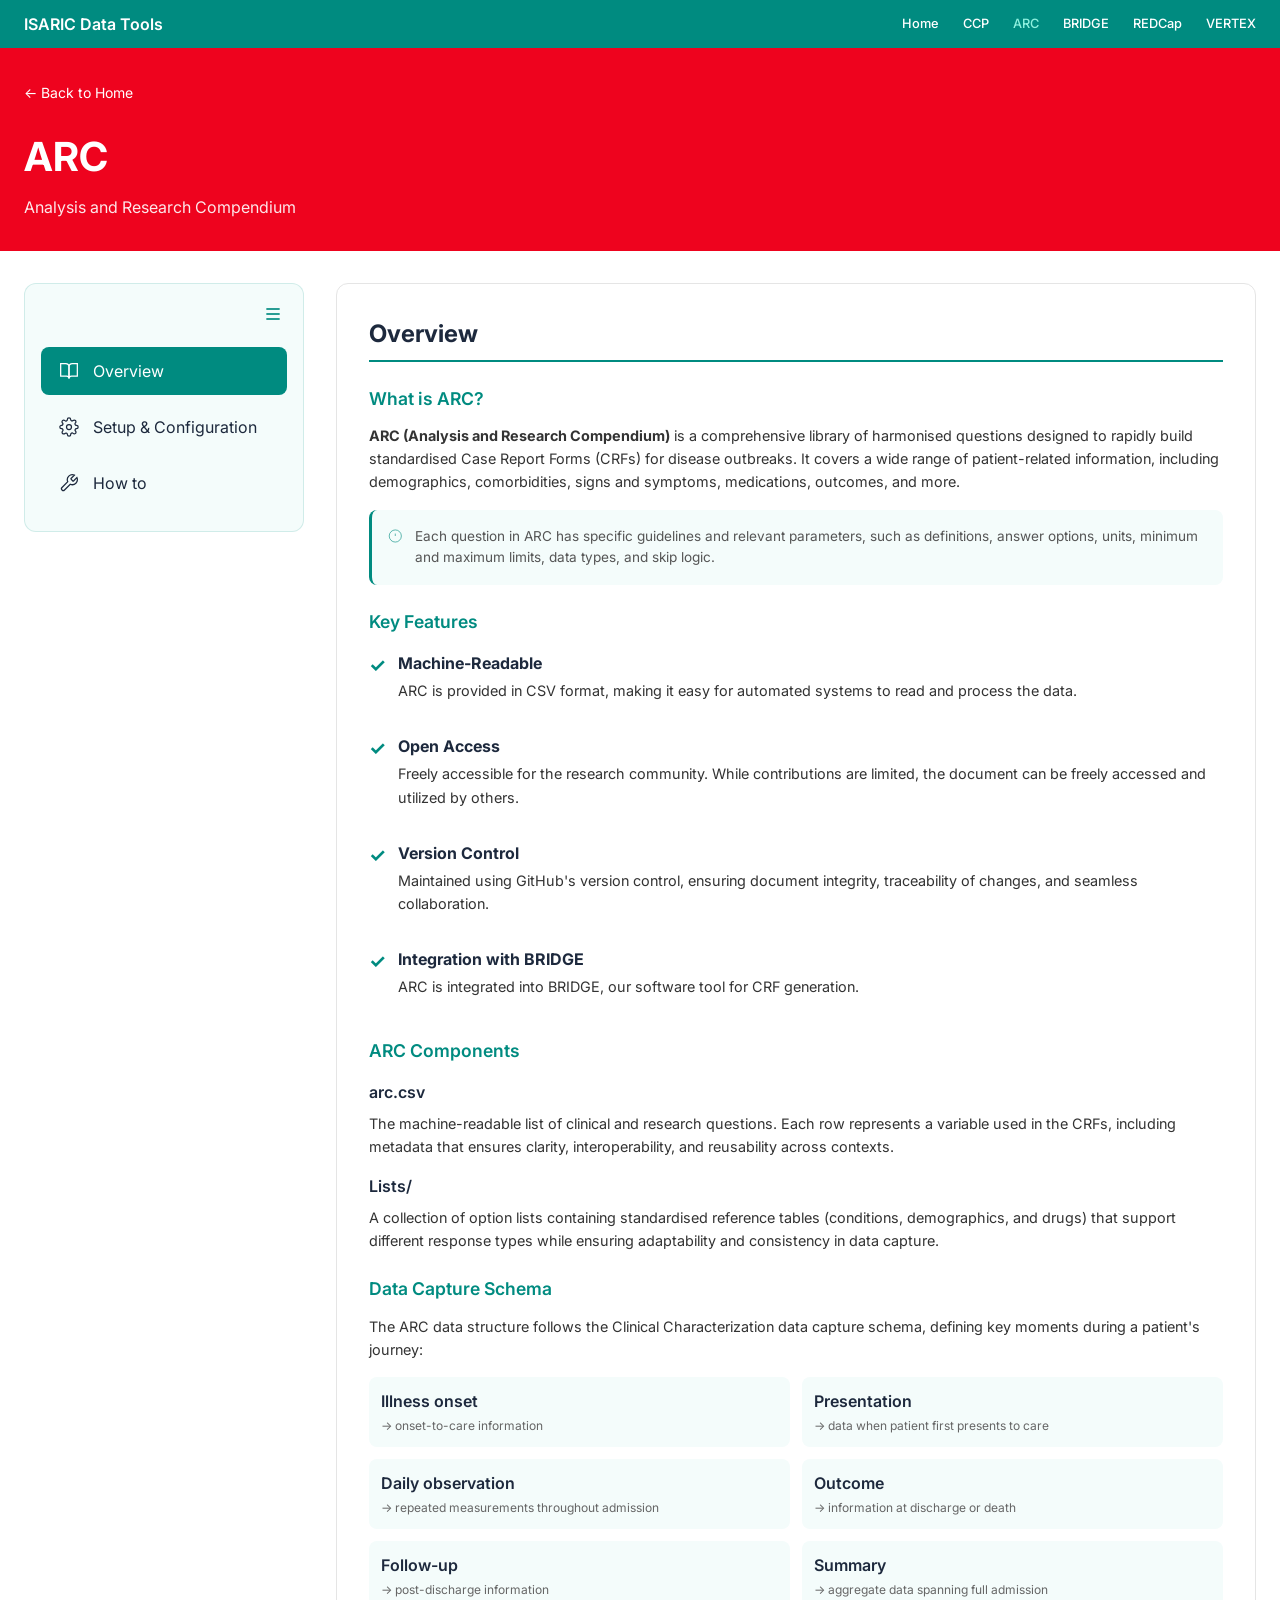
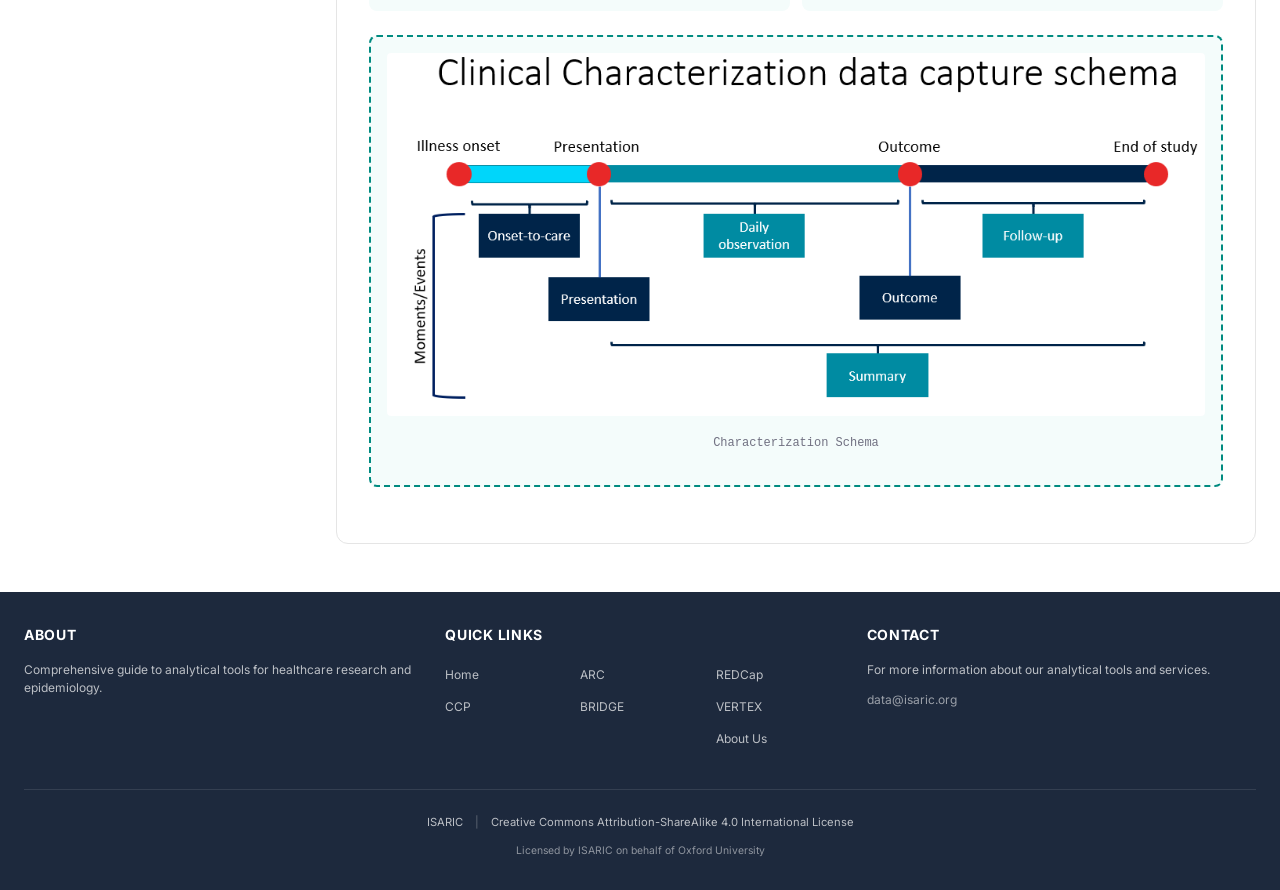
==== commit 613499a5: "Removed inconsistencies and duplicates throughout the codebase, and separated the CSS for each page " ====
--- a/pages/arc.html
+++ b/pages/arc.html
@@ -6,6 +6,7 @@
     <title>ARC | ISARIC Data Tools</title>
     <link rel="stylesheet" href="../css/style.css">
     <link rel="stylesheet" href="../css/arc.css">
+    <link rel="stylesheet" href="../css/tools-common.css">
     <link href="https://fonts.googleapis.com/css2?family=Inter:opsz,wght@14..32,400;14..32,500;14..32,600;14..32,700&display=swap" rel="stylesheet">
 </head>
 <body>
@@ -409,6 +410,6 @@
         </div>
     </footer>
 
-    <script src="../js/arc.js"></script>
+    <script src="../js/tools-common.js"></script>
 </body>
 </html>
--- a/css/style.css
+++ b/css/style.css
@@ -187,111 +187,6 @@
   opacity: 0.8;
 }
 
-/* ============================================
-   ECOSYSTEM LAYOUT - Imagem à esquerda, painel à direita
-   ============================================ */
-.ecosystem-layout {
-    display: flex;
-    gap: 2rem;
-    align-items: flex-start;
-    margin: 1rem 0;
-}
-
-.ecosystem-container {
-    flex: 0 0 80%;
-}
-
-.ecosystem-map {
-    width: 100%;
-    height: auto;
-    display: block;
-    border-radius: var(--radius);
-    border: 1px solid var(--border-light);
-}
-
-/* Info Panel */
-.info-panel {
-    flex: 0 0 calc(20% - 2rem);
-    background: #F4FCFB;
-    border-radius: var(--radius);
-    border: 1px solid rgba(0, 139, 128, 0.2);
-    padding: 1.5rem;
-    position: sticky;
-    top: 60px;
-}
-
-.info-placeholder {
-    text-align: center;
-    color: #717182;
-    font-size: 0.875rem;
-}
-
-.info-placeholder svg {
-    margin-bottom: 1rem;
-}
-
-.info-content {
-    animation: fadeIn 0.3s ease;
-}
-
-.info-content h3 {
-    font-size: 1.25rem;
-    font-weight: 700;
-    color: #008B80;
-    margin-bottom: 0.5rem;
-}
-
-.info-content h4 {
-    font-size: 0.875rem;
-    font-weight: 600;
-    color: #1D293D;
-    margin: 1rem 0 0.5rem;
-}
-
-.info-content p {
-    font-size: 0.875rem;
-    color: #000000;
-    line-height: 1.5;
-    margin-bottom: 0.75rem;
-}
-
-.info-content .tool-link {
-    display: inline-block;
-    margin-top: 1rem;
-    padding: 0.5rem 1rem;
-    background: #008B80;
-    color: white;
-    text-decoration: none;
-    border-radius: 0.5rem;
-    font-size: 0.875rem;
-    font-weight: 500;
-    transition: background 0.2s;
-}
-
-.info-content .tool-link:hover {
-    background: #00A896;
-}
-
-@keyframes fadeIn {
-    from { opacity: 0; transform: translateY(10px); }
-    to { opacity: 1; transform: translateY(0); }
-}
-
-/* Responsivo */
-@media (max-width: 768px) {
-    .ecosystem-layout {
-        flex-direction: column;
-    }
-    
-    .ecosystem-container {
-        flex: 0 0 100%;
-    }
-    
-    .info-panel {
-        flex: 0 0 100%;
-        position: static;
-    }
-}
 
 
 /* ============================================
--- a/css/arc.css
+++ b/css/arc.css
@@ -13,21 +13,6 @@
     max-width: 1280px;
     margin: 0 auto;
     padding: 0 1.5rem;
-}
-
-.back-link {
-    display: inline-flex;
-    align-items: center;
-    gap: 0.5rem;
-    color: #FFFFFF;
-    text-decoration: none;
-    font-size: 0.875rem;
-    margin-bottom: 1.5rem;
-    transition: opacity 0.2s;
-}
-
-.back-link:hover {
-    opacity: 0.8;
 }
 
 .arc-hero h1 {
@@ -54,92 +39,6 @@
     margin: 0 auto;
     padding: 0 1.5rem;
     align-items: flex-start;
-}
-
-/* Menu lateral */
-.sidebar-menu {
-    flex: 0 0 280px;
-    background: #F4FCFB;
-    border-radius: 0.75rem;
-    border: 1px solid rgba(0, 139, 128, 0.15);
-    padding: 1rem;
-    height: fit-content;
-    position: sticky;
-    top: 80px;
-    transition: all 0.3s ease;
-}
-
-.sidebar-menu.collapsed {
-    flex: 0 0 70px;
-}
-
-.sidebar-menu.collapsed .menu-item span:not(.menu-icon) {
-    display: none;
-}
-
-.sidebar-menu.collapsed .menu-item {
-    justify-content: center;
-    padding: 0.75rem;
-}
-
-.menu-toggle {
-    display: flex;
-    justify-content: flex-end;
-    margin-bottom: 1rem;
-}
-
-.toggle-btn {
-    background: transparent;
-    border: none;
-    cursor: pointer;
-    padding: 0.25rem;
-    border-radius: 0.25rem;
-    color: #008B80;
-}
-
-.toggle-btn:hover {
-    background: rgba(0, 139, 128, 0.1);
-}
-
-.menu-item {
-    display: flex;
-    align-items: center;
-    gap: 0.75rem;
-    padding: 0.75rem 1rem;
-    margin-bottom: 0.5rem;
-    border-radius: 0.5rem;
-    cursor: pointer;
-    transition: all 0.2s;
-    color: #1D293D;
-}
-
-.menu-item:hover {
-    background: rgba(0, 139, 128, 0.1);
-}
-
-.menu-item.active {
-    background: #008B80;
-    color: white;
-}
-
-.menu-item.active .menu-icon svg {
-    stroke: white;
-}
-
-.menu-icon {
-    width: 24px;
-    height: 24px;
-    display: inline-flex;
-    align-items: center;
-    justify-content: center;
-}
-
-.menu-icon svg {
-    width: 20px;
-    height: 20px;
-    stroke: currentColor;
-    stroke-width: 1.5;
-    fill: none;
 }
 
 /* Conteúdo principal */
@@ -152,45 +51,6 @@
     overflow-x: auto;
 }
 
-.content-section {
-    display: none;
-    animation: fadeIn 0.3s ease;
-}
-
-.content-section.active {
-    display: block;
-}
-
-.content-section h2 {
-    font-size: 1.5rem;
-    font-weight: 700;
-    color: #1D293D;
-    margin-bottom: 1rem;
-    padding-bottom: 0.5rem;
-    border-bottom: 2px solid #008B80;
-}
-
-.content-section h3 {
-    font-size: 1.1rem;
-    font-weight: 600;
-    color: #008B80;
-    margin: 1.5rem 0 0.75rem;
-}
-
-.content-section h4 {
-    font-size: 1rem;
-    font-weight: 600;
-    color: #1D293D;
-    margin: 1rem 0 0.5rem;
-}
-
-.content-section p {
-    font-size: 0.9rem;
-    line-height: 1.6;
-    color: #333;
-    margin-bottom: 1rem;
-}
-
 /* Features List */
 .features-list {
     display: flex;
@@ -247,78 +107,6 @@
     margin-top: 0.25rem;
 }
 
-/* Steps List */
-.steps-list {
-    display: flex;
-    flex-direction: column;
-    gap: 1rem;
-    margin: 1rem 0;
-}
-
-.step-item {
-    display: flex;
-    gap: 1rem;
-    align-items: flex-start;
-}
-
-.step-number {
-    width: 32px;
-    height: 32px;
-    background: #008B80;
-    color: white;
-    border-radius: 50%;
-    display: inline-flex;
-    align-items: center;
-    justify-content: center;
-    font-weight: bold;
-    flex-shrink: 0;
-}
-
-.step-item strong {
-    display: block;
-    margin-bottom: 0.25rem;
-    color: #1D293D;
-}
-
-.step-item p {
-    margin: 0;
-    font-size: 0.85rem;
-    color: #555;
-}
-
-/* Links como ícones */
-.links-icons {
-    display: flex;
-    flex-wrap: wrap;
-    gap: 1rem;
-    margin: 1rem 0;
-}
-
-.icon-link {
-    display: inline-flex;
-    align-items: center;
-    gap: 0.5rem;
-    padding: 0.5rem 1rem;
-    background: #F4FCFB;
-    border: 1px solid rgba(0, 139, 128, 0.2);
-    border-radius: 2rem;
-    text-decoration: none;
-    color: #008B80;
-    font-size: 0.8rem;
-    font-weight: 500;
-    transition: all 0.2s;
-}
-
-.icon-link:hover {
-    background: #008B80;
-    color: white;
-    border-color: #008B80;
-}
-
-.icon-link:hover svg {
-    stroke: white;
-}
-
 /* Table */
 .table-wrapper {
     overflow-x: auto;
@@ -352,37 +140,6 @@
     font-size: 0.75rem;
 }
 
-/* Placeholder com borda tracejada verde para imagens */
-.figure-placeholder {
-    margin: 1.5rem 0;
-    text-align: center;
-}
-
-.image-placeholder {
-    display: inline-block;
-    background: #F4FCFB;
-    border: 2px dashed #008B80;
-    border-radius: 0.5rem;
-    padding: 1rem;
-    text-align: center;
-    max-width: 100%;
-}
-
-.image-placeholder img {
-    max-width: 100%;
-    width: auto;
-    height: auto;
-    max-height: 400px;
-    border-radius: 0.25rem;
-}
-
-.image-placeholder p {
-    margin-top: 0.75rem;
-    font-size: 0.75rem;
-    color: #717182;
-    font-family: monospace;
-}
-
 /* Diseases Grid */
 .diseases-grid {
     display: flex;
@@ -437,70 +194,12 @@
     color: #555;
 }
 
-/* Note Box */
-.note-box {
-    display: flex;
-    gap: 0.75rem;
-    background: #F4FCFB;
-    border-left: 3px solid #008B80;
-    padding: 1rem;
-    margin: 1rem 0;
-    border-radius: 0.5rem;
-}
-
-.note-box p {
-    margin: 0;
-    font-size: 0.85rem;
-    color: #555;
-}
-
-.note-box a {
-    color: #008B80;
-    text-decoration: none;
-}
-
-.note-box a:hover {
-    text-decoration: underline;
-}
-
-/* Footer */
-.main-footer {
-    background: #1D293D;
-    padding: 2rem 0;
-    margin-top: 3rem;
-    width: 100%;
-}
-
-.main-footer .container {
-    max-width: 1280px;
-    margin: 0 auto;
-    padding: 0 1.5rem;
-}
-
 /* Responsivo */
 @media (max-width: 768px) {
     .arc-layout {
         flex-direction: column;
     }
     
-    .sidebar-menu {
-        flex: 0 0 auto;
-        position: static;
-        width: 100%;
-    }
-    
-    .sidebar-menu.collapsed {
-        width: auto;
-    }
-    
-    .sidebar-menu.collapsed .menu-item span:not(.menu-icon) {
-        display: inline;
-    }
-    
-    .sidebar-menu.collapsed .menu-item {
-        justify-content: flex-start;
-    }
-    
     .arc-hero h1 {
         font-size: 1.75rem;
     }
@@ -515,10 +214,6 @@
     
     .modules-grid {
         flex-direction: column;
-    }
-    
-    .main-footer {
-        margin-top: 2rem;
     }
     
     .data-table {
@@ -529,9 +224,4 @@
     .data-table td {
         padding: 0.5rem;
     }
-}
-
-@keyframes fadeIn {
-    from { opacity: 0; }
-    to { opacity: 1; }
 }
--- a/css/tools-common.css
+++ b/css/tools-common.css
@@ -0,0 +1,410 @@
+/* ============================================
+   TOOL PAGES - Estilos compartilhados
+   Usado por todas as páginas de ferramentas
+   (CCP, ARC, BRIDGE, REDCap, VERTEX)
+   ============================================ */
+
+/* Back Link */
+.back-link {
+    display: inline-flex;
+    align-items: center;
+    gap: 0.5rem;
+    color: #FFFFFF;
+    text-decoration: none;
+    font-size: 0.875rem;
+    margin-bottom: 1.5rem;
+    transition: opacity 0.2s;
+}
+
+.back-link:hover {
+    opacity: 0.8;
+}
+
+/* ============================================
+   SIDEBAR MENU
+   ============================================ */
+.sidebar-menu {
+    flex: 0 0 280px;
+    background: #F4FCFB;
+    border-radius: 0.75rem;
+    border: 1px solid rgba(0, 139, 128, 0.15);
+    padding: 1rem;
+    height: -moz-fit-content;
+    height: fit-content;
+    position: -webkit-sticky;
+    position: sticky;
+    top: 80px;
+    transition: all 0.3s ease;
+}
+
+.sidebar-menu.collapsed {
+    flex: 0 0 70px;
+}
+
+.sidebar-menu.collapsed .menu-item span:not(.menu-icon) {
+    display: none;
+}
+
+.sidebar-menu.collapsed .menu-item {
+    justify-content: center;
+    padding: 0.75rem;
+}
+
+.menu-toggle {
+    display: flex;
+    justify-content: flex-end;
+    margin-bottom: 1rem;
+}
+
+.toggle-btn {
+    background: transparent;
+    border: none;
+    cursor: pointer;
+    padding: 0.25rem;
+    border-radius: 0.25rem;
+    color: #008B80;
+}
+
+.toggle-btn:hover {
+    background: rgba(0, 139, 128, 0.1);
+}
+
+.menu-item {
+    display: flex;
+    align-items: center;
+    gap: 0.75rem;
+    padding: 0.75rem 1rem;
+    margin-bottom: 0.5rem;
+    border-radius: 0.5rem;
+    cursor: pointer;
+    transition: all 0.2s;
+    color: #1D293D;
+}
+
+.menu-item:hover {
+    background: rgba(0, 139, 128, 0.1);
+}
+
+.menu-item.active {
+    background: #008B80;
+    color: white;
+}
+
+.menu-item.active .menu-icon svg {
+    stroke: white;
+}
+
+.menu-icon {
+    width: 24px;
+    height: 24px;
+    display: inline-flex;
+    align-items: center;
+    justify-content: center;
+}
+
+.menu-icon svg {
+    width: 20px;
+    height: 20px;
+    stroke: currentColor;
+    stroke-width: 1.5;
+    fill: none;
+}
+
+/* ============================================
+   CONTENT SECTIONS
+   ============================================ */
+.content-section {
+    display: none;
+    animation: fadeIn 0.3s ease;
+}
+
+.content-section.active {
+    display: block;
+}
+
+.content-section h2 {
+    font-size: 1.5rem;
+    font-weight: 700;
+    color: #1D293D;
+    margin-bottom: 1rem;
+    padding-bottom: 0.5rem;
+    border-bottom: 2px solid #008B80;
+}
+
+.content-section h3 {
+    font-size: 1.1rem;
+    font-weight: 600;
+    color: #008B80;
+    margin: 1.5rem 0 0.75rem;
+}
+
+.content-section h4 {
+    font-size: 1rem;
+    font-weight: 600;
+    color: #1D293D;
+    margin: 1rem 0 0.5rem;
+}
+
+.content-section h5 {
+    font-size: 0.9rem;
+    font-weight: 600;
+    color: #1D293D;
+    margin: 0.75rem 0 0.5rem;
+}
+
+.content-section p {
+    font-size: 0.9rem;
+    line-height: 1.6;
+    color: #333;
+    margin-bottom: 1rem;
+}
+
+.content-section ul, .content-section ol {
+    margin: 1rem 0 1rem 1.5rem;
+}
+
+.content-section li {
+    font-size: 0.9rem;
+    line-height: 1.6;
+    color: #333;
+    margin-bottom: 0.5rem;
+}
+
+.content-section pre {
+    background: #1D293D;
+    color: #e0e0e0;
+    padding: 1rem;
+    border-radius: 0.5rem;
+    overflow-x: auto;
+    font-size: 0.8rem;
+    margin: 1rem 0;
+}
+
+.content-section code {
+    font-family: 'Courier New', monospace;
+}
+
+/* ============================================
+   LINKS - Ícones e CRF
+   ============================================ */
+.links-icons {
+    display: flex;
+    flex-wrap: wrap;
+    gap: 1rem;
+    margin: 1rem 0;
+}
+
+.icon-link {
+    display: inline-flex;
+    align-items: center;
+    gap: 0.5rem;
+    padding: 0.5rem 1rem;
+    background: #F4FCFB;
+    border: 1px solid rgba(0, 139, 128, 0.2);
+    border-radius: 2rem;
+    text-decoration: none;
+    color: #008B80;
+    font-size: 0.8rem;
+    font-weight: 500;
+    transition: all 0.2s;
+}
+
+.icon-link:hover {
+    background: #008B80;
+    color: white;
+    border-color: #008B80;
+}
+
+.icon-link:hover svg {
+    stroke: white;
+}
+
+/* ============================================
+   STEPS LIST
+   ============================================ */
+.steps-list {
+    display: flex;
+    flex-direction: column;
+    gap: 1rem;
+    margin: 1rem 0;
+}
+
+.step-item {
+    display: flex;
+    gap: 1rem;
+    align-items: flex-start;
+}
+
+.step-number {
+    width: 32px;
+    height: 32px;
+    background: #008B80;
+    color: white;
+    border-radius: 50%;
+    display: inline-flex;
+    align-items: center;
+    justify-content: center;
+    font-weight: bold;
+    flex-shrink: 0;
+}
+
+.step-item strong {
+    display: block;
+    margin-bottom: 0.25rem;
+    color: #1D293D;
+}
+
+.step-item p {
+    margin: 0;
+    font-size: 0.85rem;
+    color: #555;
+}
+
+/* ============================================
+   IMAGE & FIGURE PLACEHOLDERS
+   ============================================ */
+.figure-placeholder {
+    margin: 1.5rem 0;
+    text-align: center;
+}
+
+.figure-placeholder.half {
+    flex: 1;
+}
+
+.figures-row {
+    display: flex;
+    gap: 1rem;
+    margin: 1rem 0;
+}
+
+.image-placeholder {
+    display: inline-block;
+    background: #F4FCFB;
+    border: 2px dashed #008B80;
+    border-radius: 0.5rem;
+    padding: 1rem;
+    text-align: center;
+    max-width: 100%;
+}
+
+.image-placeholder.small {
+    max-width: 500px;
+}
+
+.image-placeholder img {
+    max-width: 100%;
+    width: auto;
+    height: auto;
+    max-height: 400px;
+    border-radius: 0.25rem;
+}
+
+.image-placeholder p {
+    margin-top: 0.75rem;
+    font-size: 0.75rem;
+    color: #717182;
+    font-family: monospace;
+}
+
+/* ============================================
+   NOTE BOX
+   ============================================ */
+.note-box {
+    display: flex;
+    gap: 0.75rem;
+    background: #F4FCFB;
+    border-left: 3px solid #008B80;
+    padding: 1rem;
+    margin: 1rem 0;
+    border-radius: 0.5rem;
+}
+
+.note-box.warning {
+    border-left-color: #EE031E;
+    background: #FEF5F5;
+}
+
+.note-box p {
+    margin: 0;
+    font-size: 0.85rem;
+    color: #555;
+}
+
+.note-box a {
+    color: #008B80;
+    text-decoration: none;
+}
+
+.note-box a:hover {
+    text-decoration: underline;
+}
+
+/* ============================================
+   KBD (teclas de teclado)
+   ============================================ */
+kbd {
+    display: inline-block;
+    padding: 0.2rem 0.4rem;
+    font-size: 0.75rem;
+    font-weight: 600;
+    color: #1D293D;
+    background-color: #F4FCFB;
+    border: 1px solid rgba(0, 139, 128, 0.2);
+    border-radius: 0.25rem;
+    font-family: monospace;
+}
+
+/* ============================================
+   FOOTER (override para páginas de ferramentas)
+   ============================================ */
+.main-footer {
+    background: #1D293D;
+    padding: 2rem 0;
+    margin-top: 3rem;
+    width: 100%;
+}
+
+.main-footer .container {
+    max-width: 1280px;
+    margin: 0 auto;
+    padding: 0 1.5rem;
+}
+
+/* ============================================
+   RESPONSIVIDADE
+   ============================================ */
+@media (max-width: 1024px) {
+    .figures-row {
+        flex-direction: column;
+    }
+}
+
+@media (max-width: 768px) {
+    .sidebar-menu {
+        flex: 0 0 auto;
+        position: static;
+        width: 100%;
+    }
+    
+    .sidebar-menu.collapsed {
+        width: auto;
+    }
+    
+    .sidebar-menu.collapsed .menu-item span:not(.menu-icon) {
+        display: inline;
+    }
+    
+    .sidebar-menu.collapsed .menu-item {
+        justify-content: flex-start;
+    }
+    
+    .main-footer {
+        margin-top: 2rem;
+    }
+}
+
+@keyframes fadeIn {
+    from { opacity: 0; }
+    to { opacity: 1; }
+}
